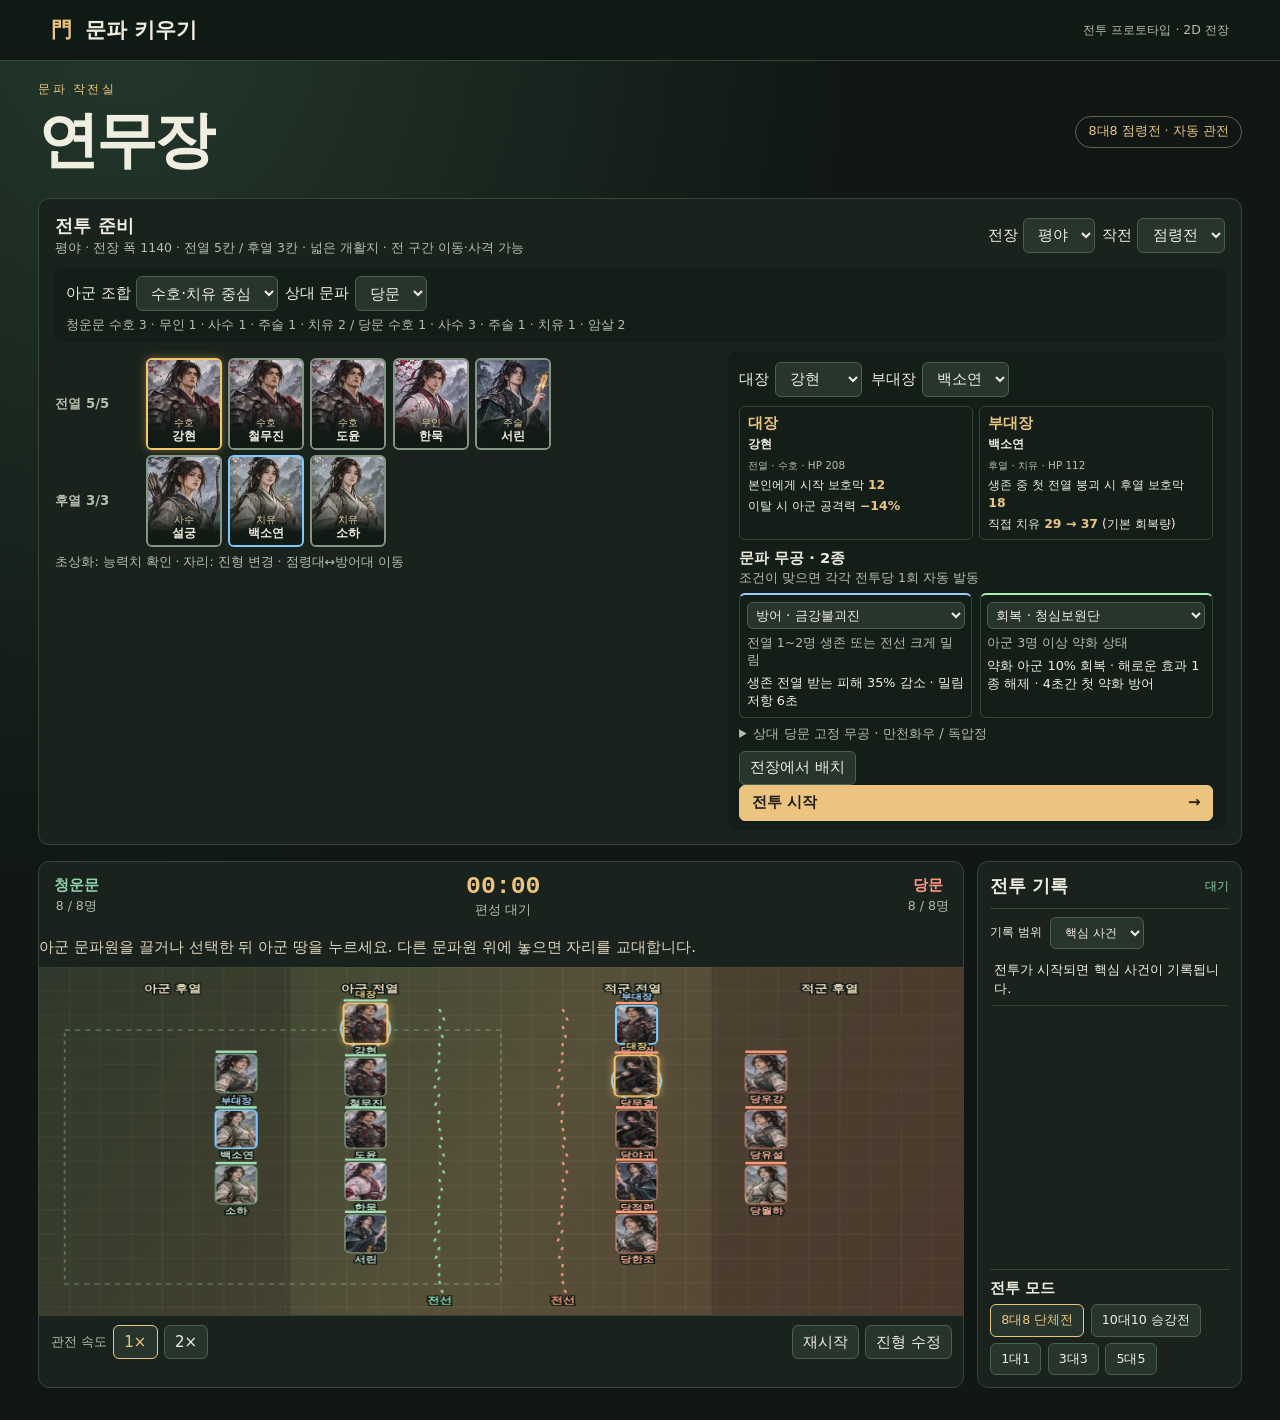
==== moonpa-arena.html @ 141553b2 "Design side-by-side roster controls for the live battle pre-deployment page" ====
<!doctype html>
<html lang="ko"><head><meta charset="utf-8"><meta name="viewport" content="width=device-width,initial-scale=1">
<title>문파 키우기 · 연무장</title><style>:root{color-scheme:dark;--bg:#101714;--panel:#19221d;--card:#202c25;--line:#354539;--ink:#f0eee1;--muted:#b5bcac;--gold:#ebc580;--mint:#91d3ab;--red:#ff9788}
*{box-sizing:border-box}body{margin:0;background:radial-gradient(ellipse at 10% 0,#24382c,transparent 44%),var(--bg);color:var(--ink);font:15px system-ui,sans-serif}button,select{font:inherit;color:inherit;background:#27352c;border:1px solid #496052;border-radius:6px;padding:.42rem .63rem}button{cursor:pointer}button:hover:not(:disabled),button[aria-pressed=true]{border-color:var(--gold);color:var(--gold)}:focus-visible{outline:2px solid #ffd284;outline-offset:3px}button:disabled,select:disabled{opacity:.5;cursor:default}small{color:var(--muted)}h1,h2,h3,p{margin:0}h1{font-family:Georgia,serif;font-size:clamp(2.45rem,5vw,3.8rem);letter-spacing:-.05em}h2{font-size:1.12rem}h3{font-size:.92rem}.bar{display:flex;align-items:center;justify-content:space-between;border-bottom:1px solid var(--line);padding:1rem max(4vw,1rem);background:#101a15}.brand{color:var(--gold);text-decoration:none;font-size:1.32rem;font-weight:750}.brand span{color:var(--ink);padding-left:.35rem}.caption,.overline{color:var(--muted);font-size:.78rem}.overline{color:var(--gold);letter-spacing:.18em;margin-bottom:.15rem}main{max-width:1550px;margin:auto;padding:1.25rem max(3vw,1rem) 2rem}.heading,.section-head,.scorebar,.battle-tools,.log-heading{display:flex;justify-content:space-between;align-items:center;gap:.65rem}.heading{margin-bottom:1rem}.pill{border:1px solid #5b674d;border-radius:99px;padding:.4rem .75rem;color:var(--gold);font-size:.79rem}.preparation,.battle-board,.side{background:var(--panel);border:1px solid var(--line);border-radius:11px}.preparation{padding:.9rem 1rem}.section-head{margin-bottom:.7rem}.field-controls,.battle-tools>div,.modes>div{display:flex;flex-wrap:wrap;gap:.4rem;align-items:center}.field-controls label{display:flex;align-items:center;gap:.35rem}.prep-grid{display:grid;grid-template-columns:minmax(0,1.32fr) minmax(16rem,1fr);gap:1rem}.line{display:flex;align-items:center;gap:.38rem;margin:.32rem 0;flex-wrap:wrap}.line-label{min-width:5.3rem;color:var(--muted);font-size:.83rem}.slot{padding:.3rem .43rem;display:inline-flex;align-items:center;gap:.28rem;min-height:36px}.slot b{color:var(--gold)}.slot.empty{border-style:dashed;color:var(--muted);min-width:4.5rem}.orders{background:#131e18;border-radius:7px;padding:.58rem .72rem}.leaders{display:flex;gap:.6rem}.leaders label{display:flex;align-items:center;gap:.35rem}.orders>small{display:block;margin:.36rem 0}.kit-actions{display:flex;gap:.32rem;margin:.32rem 0 .55rem}.kit-actions select{width:33.33%;min-width:0;font-size:.84rem}.primary{background:var(--gold);border-color:var(--gold);color:#231c13;padding:.46rem .72rem;font-weight:750;width:100%;display:flex;justify-content:space-between}.primary:hover:not(:disabled){color:#231c13;background:#ffdb9b}#warning:not(:empty){margin-top:.35rem;color:var(--red);font-size:.83rem}.match{margin-top:1rem;display:grid;grid-template-columns:minmax(0,3.5fr) minmax(230px,1fr);gap:.8rem;align-items:stretch}.battle-board{overflow:hidden}.scorebar{padding:.58rem .9rem;text-align:center}.scorebar small{display:block;margin-top:.16rem}.scorebar #clock{font:700 1.55rem ui-monospace,monospace;color:var(--gold)}.allied{color:var(--mint)}.enemy{color:var(--red)}.canvas-frame{position:relative;background:#222d24}canvas{width:100%;display:block;aspect-ratio:900/430}#alarm{position:absolute;top:12%;left:50%;transform:translateX(-50%);padding:.68rem 1.2rem;border:1px solid #ff9987;border-radius:6px;background:#571c17ec;color:#ffe8c9;font-size:clamp(.85rem,2vw,1.25rem);font-weight:850;white-space:nowrap;box-shadow:0 0 28px #a9312790;pointer-events:none}.battle-tools{padding:.54rem .7rem;flex-wrap:wrap;border-top:1px solid var(--line)}.battle-tools span{color:var(--muted);font-size:.84rem}.side{padding:.75rem;display:flex;flex-direction:column;min-width:0}.log-heading{border-bottom:1px solid var(--line);padding-bottom:.62rem}.skill time{color:#d8a7ef}.log-heading span{color:var(--mint);font-size:.78rem}#log{height:clamp(210px,25vw,385px);overflow:auto;padding:.25rem .1rem .35rem}#log p{padding:.44rem .16rem;border-bottom:1px solid #344338;font-size:.82rem;line-height:1.45}#log time{font: .76rem ui-monospace,monospace;color:var(--gold);margin-right:.45rem}#log .break,#log .infiltrate,#log .leader{color:#ffae9d}#result{padding:.6rem;background:#30271d;border:1px solid #6d5537;border-radius:6px;margin:.25rem 0 .5rem;font-size:.84rem}#result p{margin:.25rem 0}.modes{margin-top:auto;border-top:1px solid var(--line);padding-top:.55rem}.modes h3{margin-bottom:.4rem}.modes button{font-size:.79rem}#commands{padding:.65rem;border-top:1px solid var(--line);background:#253129}#commands p{margin:.25rem 0 .5rem}#commands button{margin:0 .3rem .3rem 0}[hidden]{display:none!important}
@media(max-width:850px){.prep-grid,.match{grid-template-columns:1fr}.match{gap:.6rem}#log{height:160px}.side{min-height:250px}}
@media(max-width:520px){.heading,.section-head{align-items:flex-start}.section-head{flex-direction:column}.caption{display:none}main{padding-inline:.65rem}.line-label{min-width:4rem}.slot{font-size:.76rem}.scorebar{font-size:.82rem}}
.art-attack{--art-color:#ff9d78}.art-defense{--art-color:#9dccff}.art-heal{--art-color:#a8efaf}.art-control{--art-color:#d6b0ff}.art-formation{--art-color:#9ee8eb}
.art-picks{display:grid;grid-template-columns:repeat(2,minmax(0,1fr));gap:.45rem;margin:.4rem 0}
.art-choice{border:1px solid var(--line);border-top:2px solid var(--art-color);border-radius:6px;padding:.42rem;min-width:0}
.art-choice select{width:100%;font-size:.84rem;padding:.25rem}.art-choice small{display:block;margin:.35rem 0}.art-choice p,.enemy-arts p{font-size:.8rem;line-height:1.42}
.enemy-arts{margin:.45rem 0;color:var(--muted);font-size:.84rem}.enemy-arts p{margin:.35rem 0}.enemy-arts b,#log p[class^=art-],#log p[class^=art-] time{color:var(--art-color)}
#art-cutins{position:absolute;inset:0;pointer-events:none;z-index:2}
#art-cutins.flash{box-shadow:inset 0 0 50px 12px #080b09b0}
.cutin{position:absolute;top:3%;max-width:48%;display:flex;flex-wrap:wrap;gap:.25rem;animation:ink-slide .22s ease-out}
.cutin.friend{left:2%}.cutin.foe{right:2%;justify-content:flex-end}
.cutin span{display:block;padding:.35rem .65rem;color:var(--art-color);background:linear-gradient(100deg,#121514ed,#25231cda);border-block:1px solid var(--art-color);font:800 clamp(.7rem,1.75vw,1.18rem) Georgia,serif}
.cutin small{font:500 .67em system-ui,sans-serif;color:#eee2c7}#alarm{z-index:3;top:18%}
@keyframes ink-slide{from{opacity:0;clip-path:inset(0 100% 0 0)}to{opacity:1;clip-path:inset(0)}}
@media(prefers-reduced-motion:reduce){.cutin{animation:none}}
#team-controls{margin-bottom:.65rem;padding:.5rem .65rem;background:#141e19;border-radius:7px}
#matchup-info{display:block;margin-top:.35rem}.log-filter{display:flex;gap:.5rem;align-items:center;margin-top:.45rem;font-size:.78rem}
#guard-status{padding:.42rem .68rem;color:#f0c389;font-size:.8rem;border-top:1px solid var(--line);min-height:2rem}
.result-actions{display:flex;flex-wrap:wrap;gap:.35rem;margin-top:.55rem}.result-actions button{font-size:.78rem}
#log .personal{color:#d6e4d7}#log .gap{color:#ffae83}
 .command-preview{display:grid;grid-template-columns:repeat(2,minmax(0,1fr));gap:.4rem;margin:.55rem 0}
.command-preview article{border:1px solid var(--line);border-radius:6px;padding:.42rem .5rem;font-size:.78rem}
.command-preview h3,.command-preview p b{color:var(--gold)}.command-preview strong{display:block;margin:.22rem 0}
.command-preview p,.command-links{margin-top:.23rem;line-height:1.4}.command-links{padding-left:1rem;color:var(--muted)}
#lead-diff:not(:empty){font-size:.78rem;color:var(--mint);margin:.35rem 0}
.line .slot[data-unit]{position:relative;display:inline-block;width:76px;height:92px;padding:0;overflow:hidden;vertical-align:middle;border:2px solid #819783;isolation:isolate}
.line .slot[data-unit]>img{position:absolute;inset:0;width:100%;height:100%;object-fit:cover;object-position:center 18%}
.line .slot[data-unit]>span{position:absolute;inset:auto 0 0;padding:15px 3px 4px;background:linear-gradient(transparent,#121a16 72%);font-size:.76rem;font-weight:700;text-align:center;line-height:1.2}
.line .slot[data-unit] b{display:block;color:#dbca9f;font-size:.62rem;font-weight:500}
.line .slot[data-unit][data-command=captain]{border-color:#f4c76c;box-shadow:0 0 8px #f4c76c66}
.line .slot[data-unit][data-command=deputy]{border-color:#7dc9ff}
.line .slot[data-unit][aria-pressed=true]{outline:2px solid #ffd284;outline-offset:2px}
@media(max-width:560px){.line .slot[data-unit]{width:58px;height:72px}.line .slot[data-unit]>span{font-size:.66rem}}
.slot-name{font-style:normal}.slot[aria-pressed="true"]{outline:2px solid #e9be66}.modes[hidden],#team-controls[hidden]{display:none}#field.deployment{touch-action:none;cursor:crosshair}#deployment-help{margin:.6rem 0;color:#dfd6be}#deployment-status{color:#ffe095}
/* Live campaign reserve bench and fighter stat modal. */
.arena-member-tile{display:inline-flex;flex-direction:column;align-items:center;gap:3px;vertical-align:top;flex:none}
.arena-member-tile.is-swap-target .slot{outline:2px solid var(--gold);outline-offset:2px}
.arena-member-actions{width:100%;display:flex;gap:3px}
.arena-member-actions button{flex:1;padding:3px 2px;font-size:.69rem;border-color:#77694d;background:#202c24}
.arena-bench{margin:1rem 0 .2rem;border-top:1px solid #47604d;padding-top:.7rem}
.arena-bench-heading{display:flex;align-items:baseline;justify-content:space-between;gap:8px;flex-wrap:wrap;margin-bottom:.6rem}
.arena-bench-heading h3{color:var(--gold);font-size:.98rem}
.arena-bench-grid{display:grid;grid-template-columns:repeat(auto-fill,minmax(84px,1fr));gap:.46rem;max-height:290px;overflow-y:auto;padding:2px 4px 6px 1px}
.arena-bench-card{display:flex;flex-direction:column;gap:4px;min-width:0;padding:5px;border:1px solid #53654f;border-radius:6px;background:#121b17}
.arena-bench-card.is-pending{border-color:var(--gold);box-shadow:inset 0 0 0 1px #d6af68}
.arena-bench-card .arena-bench-portrait{position:relative;display:block;width:100%;height:78px;padding:0;border:1px solid #506759;overflow:hidden}
.arena-bench-portrait img{display:block;width:100%;height:100%;object-fit:cover;object-position:center 16%}
.arena-bench-portrait span{position:absolute;inset:auto 0 0;padding:14px 2px 3px;background:linear-gradient(transparent,#121a16 74%);font-weight:700;font-size:.71rem;text-align:center}
.arena-bench-card>small{text-align:center;font-size:.65rem;white-space:nowrap}
.arena-bench-join{width:100%;padding:5px 3px;font-size:.73rem;background:#344536;border-color:#6c8b71}
.arena-bench-hint,.arena-bench-status{margin:.6rem 0 0;font-size:.76rem;color:#c3cab8;line-height:1.5}
.arena-bench-status{color:#f0ce8c;font-weight:650}
#fighter-stats-dialog{width:min(520px,calc(100% - 20px));max-height:min(88vh,830px);padding:20px;
  overflow:auto;background:#19231d;color:var(--ink);border:1px solid #a58756;border-radius:11px;box-shadow:0 28px 80px #000a}
#fighter-stats-dialog::backdrop{background:#020702c5}
.fighter-stats-top{display:flex;justify-content:space-between;align-items:center;margin-bottom:11px}
.fighter-stats-top strong{color:var(--gold)}
.fighter-stats-head{display:grid;grid-template-columns:110px minmax(0,1fr);gap:15px;align-items:center;margin-bottom:15px}
.fighter-stats-art{width:110px;height:133px;overflow:hidden;border:1px solid #b18f59;border-radius:7px}
.fighter-stats-art img{width:100%;height:100%;object-fit:cover;object-position:center 15%}
.fighter-stats-head h2{font-size:1.45rem;color:#ead1a4;margin:4px 0}
.fighter-stats-head p{font-size:.78rem;color:var(--gold)}
.fighter-stat-power{display:flex;gap:9px;flex-wrap:wrap;margin-top:11px}
.fighter-stat-power strong{font-size:.85rem;background:#26372b;padding:6px;border:1px solid #49634a;border-radius:4px}
#fighter-stats-content>h3{font-size:.97rem;margin-bottom:12px}
.fighter-stat-grid{display:grid;grid-template-columns:repeat(2,minmax(0,1fr));gap:10px}
.fighter-stat{display:grid;grid-template-columns:1fr auto;gap:4px 8px;font-size:.84rem}
.fighter-stat b{font-variant-numeric:tabular-nums}
.fighter-stat i{grid-column:1/-1;display:block;height:6px;border-radius:5px;background:#86b892;box-shadow:0 0 0 1px #62755d;max-width:100%}
.fighter-stats-contract{margin-top:15px;color:#d9c6a6;font-size:.81rem}
.fighter-stats-actions{display:flex;flex-wrap:wrap;justify-content:flex-end;gap:8px;margin-top:18px}
.fighter-stats-actions button{font-size:.8rem}
.fighter-stats-actions .stats-primary{background:var(--gold);color:#181d17;font-weight:700}
@media(max-width:520px){.arena-bench-grid{grid-template-columns:repeat(auto-fill,minmax(70px,1fr))}
  .arena-member-tile{width:58px}.arena-member-actions button{font-size:.61rem}
  .arena-bench-card .arena-bench-portrait{height:68px}
  .fighter-stats-head{grid-template-columns:92px 1fr}.fighter-stats-art{width:92px;height:112px}}

/* Shared monthly offense + defense personnel allocator (live battles only). */
.arena-member-actions{display:grid;grid-template-columns:repeat(2,minmax(0,1fr));gap:3px}
.arena-member-actions button{padding:3px 1px;font-size:.64rem;white-space:nowrap}
.arena-member-actions .arena-target{grid-column:1/-1}
.arena-dual-defense{margin:.9rem 0 0;padding:.8rem;border:1px solid #57745c;border-radius:8px;background:#14231b}
.arena-dual-heading{display:flex;gap:.5rem;align-items:baseline;justify-content:space-between;flex-wrap:wrap;margin-bottom:.65rem}
.arena-dual-heading h3,.arena-squad-save strong{color:var(--gold)}
.arena-dual-defense>p{font-size:.8rem;line-height:1.5;color:#c8d0bf}
.arena-defense-list{display:grid;grid-template-columns:repeat(auto-fill,minmax(205px,1fr));gap:.45rem}
.arena-defense-member{display:flex;align-items:center;gap:.45rem;min-width:0;padding:.34rem;border:1px solid #47624e;background:#1a3023;border-radius:6px}
.arena-defense-portrait{flex:none;width:49px;height:55px;padding:0;overflow:hidden}
.arena-defense-portrait img{width:100%;height:100%;object-fit:cover}
.arena-defense-detail{display:grid;gap:3px;flex:1;min-width:0}
.arena-defense-detail strong{font-size:.82rem;overflow:hidden;text-overflow:ellipsis;white-space:nowrap}
.arena-defense-detail small{font-size:.68rem;line-height:1.25}
.arena-defense-tools{display:grid;gap:3px}
.arena-defense-tools button{font-size:.65rem;padding:3px 4px}
.arena-target{background:#665029!important;color:#ffe0a2!important;border-color:#bb9151!important}
.arena-bench-direct{display:grid;grid-template-columns:1fr 1fr;gap:3px}
.arena-bench-direct button{padding:4px 1px;font-size:.65rem;min-width:0}
.arena-bench-direct button:only-child{grid-column:1/-1}
.arena-squad-save{margin-top:.6rem;border:1px solid #806d42;background:#262b1f;border-radius:7px;padding:.75rem;display:grid;gap:.5rem}
.arena-squad-save strong{font-size:.84rem}
.arena-squad-save small{font-size:.75rem}
.arena-squad-save>button{background:var(--gold);color:#271f15;font-weight:800;width:100%}
.arena-squad-save>p{font-size:.77rem;color:#f9d8a4}
@media(max-width:620px){.arena-defense-list{grid-template-columns:1fr}.arena-member-actions button{font-size:.55rem}}
</style><link rel="stylesheet" href="battle-report.css?v=battlereport-1"></head>
<body><header class="bar"><a class="brand" href="./">門 <span>문파 키우기</span></a><span class="caption">전투 프로토타입 · 2D 전장</span></header>
<main><div class="heading"><div><p class="overline">문파 작전실</p><h1>연무장</h1></div><span id="mode-label" class="pill">단체전 · 자동 관전</span></div>
<section class="preparation" aria-labelledby="prep-title">
 <div class="section-head"><div><h2 id="prep-title">전투 준비</h2><small id="terrain-hint"></small></div><div class="field-controls">
 <label>전장 <select id="terrain"></select></label><label>작전 <select id="scenario"><option value="attack">점령전</option><option value="defense">방어전</option></select></label></div></div>
 <div id="team-controls"><div class="field-controls">
<label>아군 조합 <select id="player-preset"></select></label><label>상대 문파 <select id="opponent"></select></label>
</div><small id="matchup-info"></small></div><div class="prep-grid"><div id="formation"></div><div class="orders">
 <div class="leaders"><label>대장<select id="captain"></select></label><label>부대장<select id="deputy"></select></label></div>
 <div id="lead-note" class="command-preview"></div><p id="lead-diff" role="status"></p><div id="kit"></div><button id="deployment-jump" type="button">전장에서 배치</button> <button id="start" class="primary">전투 시작 <span>→</span></button><p id="warning" role="alert"></p></div></div>
</section>
<section class="match">
 <div class="battle-board"><div class="scorebar"><div class="allied"><b id="ally-name">청운문</b><small id="left-score"></small></div><div><span id="clock">00:00</span><small id="status">편성 대기</small></div><div class="enemy"><b id="enemy-name">당문</b><small id="right-score"></small></div></div>
 <p id="deployment-help">아군 문파원을 끌거나 선택한 뒤 아군 땅을 누르세요. 다른 문파원 위에 놓으면 자리를 교대합니다. <span id="deployment-status" role="status"></span></p>
 <div class="canvas-frame"><canvas id="field" width="900" height="430" role="img" aria-label="양측 문파 전투 화면"></canvas><div id="art-cutins" aria-hidden="true"></div><div id="alarm" hidden></div></div>
 <div class="battle-tools"><div><span>관전 속도</span> <button data-speed="1" aria-pressed="true">1×</button><button data-speed="2" aria-pressed="false">2×</button></div><div><button id="replay">재시작</button><button id="edit">진형 수정</button></div></div>
 <div id="guard-status" hidden></div><div id="commands" hidden></div></div>
 <aside class="side"><div class="log-heading"><h2>전투 기록</h2><span id="live">대기</span></div>
 <label class="log-filter">기록 범위 <select id="log-filter"><option value="major">핵심 사건</option><option value="personal">개인 무공</option><option value="all">전체</option></select></label><div id="log"><p>전투가 시작되면 핵심 사건이 기록됩니다.</p></div><div id="result" hidden></div>
 <div class="modes"><h3>전투 모드</h3><div><button data-mode="8" aria-pressed="true">8대8 단체전</button><button data-mode="10">10대10 승강전</button><button data-mode="1">1대1</button><button data-mode="3">3대3</button><button data-mode="5">5대5</button></div></div></aside>
</section></main>
<dialog id="fighter-stats-dialog" aria-labelledby="fighter-stats-title">
  <div class="fighter-stats-top"><strong id="fighter-stats-title">문파원 능력치</strong>
    <button type="button" id="fighter-stats-close" aria-label="능력치 창 닫기">닫기 ✕</button></div>
  <div id="fighter-stats-content"></div>
</dialog>
<div id="battle-report-overlay" class="br-overlay" hidden>
  <section class="br-dialog" role="dialog" aria-modal="true" aria-labelledby="br-title">
    <button id="br-close" class="br-close" type="button" aria-label="전투 성적표 닫기">✕</button>
    <div id="br-content" class="br-scroll"></div>
    <footer class="br-footer">
      <button id="br-field" type="button">전장 다시 보기</button>
      <div id="br-actions" class="result-actions"></div>
    </footer>
  </section>
</div>
<script type="module" src="arena-ui.mjs?v=contested1-bench1"></script>
</body></html>
---- battle-report.css ----
/* Group battle result: dark jade and muted gold, full-screen over the preserved battlefield. */
.br-overlay[hidden]{display:none!important}
.br-overlay{position:fixed;inset:0;z-index:1000;display:grid;place-items:center;padding:clamp(8px,3vw,30px);background:rgba(4,10,7,.86);backdrop-filter:blur(5px)}
.br-dialog{position:relative;display:flex;flex-direction:column;max-width:1050px;width:100%;max-height:min(94vh,980px);overflow:hidden;border:1px solid #b39b69;border-radius:13px;background:linear-gradient(145deg,#223126,#131e18 50%,#1b211b);color:#f4efe2;box-shadow:0 25px 90px #000b}
.br-scroll{overflow:auto;overscroll-behavior:contain;scrollbar-color:#786b4c #162019;min-height:0}
.br-banner{text-align:center;padding:22px 30px 18px;border-bottom:1px solid #6c6348;background:radial-gradient(ellipse at 50% -60%,#7d662f77,transparent 72%)}
.br-banner.lose{background:radial-gradient(ellipse at 50% -60%,#672d2777,transparent 72%)}
.br-banner.draw{background:radial-gradient(ellipse at 50% -60%,#4a5b5477,transparent 72%)}
.br-eyebrow{display:block;margin-bottom:5px;font-size:11px;letter-spacing:.17em;color:#cbbb95}
.br-banner h2{font:800 clamp(32px,6vw,56px) Georgia,'Noto Serif KR',serif;color:#f4d18e;line-height:1.1;margin-bottom:7px}
.br-banner.lose h2{color:#d9a99d}
.br-banner.draw h2{color:#b9cec0}
.br-banner p{font-size:15px;font-weight:700;margin:4px 0}
.br-banner p span{font-size:11px;font-weight:400;color:#bdb5a4;margin:0 8px}
.br-banner small{font-size:12px;color:#c5c6b8;line-height:1.6}
.br-intro{padding:18px 20px 14px;display:grid;grid-template-columns:minmax(215px,.84fr) minmax(0,2fr);gap:12px}
.br-mvp{display:flex;align-items:center;gap:12px;min-width:0;padding:13px;border:1px solid #b19156;border-radius:9px;background:linear-gradient(120deg,#40341e,#2b3027)}
.br-mvp .br-face{width:72px;height:80px;flex:none}
.br-mvp-label{display:grid;gap:3px;min-width:0}
.br-mvp-label small,.br-mvp-label>span{font-size:11px;color:#dbceab}
.br-mvp-label strong{font-size:clamp(15px,2.5vw,22px);white-space:nowrap;overflow:hidden;text-overflow:ellipsis}
.br-mvp-score{margin-left:auto;display:grid;text-align:center;gap:3px}
.br-mvp-score b{font-size:25px;font-variant-numeric:tabular-nums;color:#f3cf87}
.br-mvp-score small{font-size:10px;color:#dbceab}
.br-awards{display:grid;grid-template-columns:repeat(4,minmax(0,1fr));gap:8px}
.br-award{min-width:0;padding:11px 8px;border:1px solid #52664f;background:#26362a;border-radius:8px}
.br-award-title{display:block;font-size:11px;color:#ccbf9d;margin-bottom:9px}
.br-award-person{display:flex;align-items:center;gap:6px;min-width:0}
.br-award-person .br-face{width:38px;height:43px;flex:none}
.br-award-person span:last-child{min-width:0}
.br-award-person b{display:block;font-size:12px;white-space:nowrap;overflow:hidden;text-overflow:ellipsis}
.br-award-person small{font-size:11px;white-space:nowrap;color:#d9c28d}
.br-award-empty{font-size:11px;color:#959e8f}
.br-stats-heading{display:flex;align-items:end;justify-content:space-between;gap:12px;flex-wrap:wrap;padding:6px 20px 11px}
.br-stats-heading h3{font:750 19px Georgia,'Noto Serif KR',serif}
.br-stats-heading small{display:block;font-size:11px;color:#c2c6b6;margin-top:5px}
.br-side-tabs{display:flex;gap:5px}
.br-side-tabs button,.br-sort button{font-size:12px;white-space:nowrap;border-radius:5px;padding:7px 11px}
.br-side-tabs button[aria-pressed=true],.br-sort button[aria-pressed=true]{background:#d9bd7f;border-color:#d9bd7f;color:#251d12;font-weight:800}
.br-sort{display:flex;gap:5px;overflow:auto;padding:0 20px 12px}
.br-table-wrap{margin:0 20px;overflow-x:auto;border:1px solid #435646;border-radius:7px}
.br-table{width:100%;min-width:685px;border-collapse:collapse;font-size:12px}
.br-table th,.br-table td{padding:9px 7px;border-bottom:1px solid #435244;text-align:right}
.br-table thead{background:#2b3b2f;color:#d8cda9}
.br-table th:first-child{text-align:left;min-width:152px}
.br-table tbody tr:last-child th,.br-table tbody tr:last-child td{border-bottom:0}
.br-table tbody tr:nth-child(even){background:#ffffff08}
.br-unit{display:flex;align-items:center;gap:8px}
.br-unit>span:last-child{min-width:0}
.br-unit b{display:block;font-size:13px;color:#f2ebde}
.br-unit small{display:block;font-size:10px;color:#b7c2b2;white-space:nowrap}
.br-number{font-variant-numeric:tabular-nums;font-weight:650}
.br-score-cell .br-number{color:#f6d28f}
.br-fallen{opacity:.70}
.br-fallen .br-face{filter:grayscale(1)}
.br-face{width:44px;height:48px;flex:none;display:block;position:relative;overflow:hidden;border-radius:5px;border:1px solid #877956;background:#293629 center/cover no-repeat}
.br-face.br-face-lg{width:72px;height:80px;border-color:#e6c783}
.br-face img{display:block;width:100%;height:100%;object-fit:cover;object-position:center 24%}
.br-face.br-ko{filter:grayscale(1) brightness(.75)}
.br-team-totals{padding:11px 20px 0;font-size:12px;color:#dfcc9f}
.br-footnote{padding:9px 20px 19px;font-size:11px;line-height:1.6;color:#adbdae}
.br-footer{display:flex;justify-content:space-between;align-items:center;gap:10px;padding:13px 20px;background:#162019;border-top:1px solid #4d5a42}
.br-footer button{min-width:110px}
.br-footer .br-primary{font-weight:800;color:#241d12;background:#e9c780;border-color:#e9c780}
.br-close{position:absolute;top:10px;right:12px;z-index:2;padding:5px 10px;background:#111b15d9;font-size:16px}
.br-dismissed{margin-left:7px}
@media(max-width:980px){.br-intro{grid-template-columns:1fr}.br-awards{grid-template-columns:repeat(4,minmax(0,1fr))}}
@media(max-width:650px){.br-overlay{padding:0}.br-dialog{height:100dvh;max-height:100dvh;border-radius:0}.br-banner{padding:25px 12px 15px}.br-banner small{display:block;padding:0 25px}.br-intro{padding:12px;gap:8px}.br-awards{grid-template-columns:repeat(2,minmax(0,1fr))}.br-mvp{padding:10px}.br-stats-heading{padding-inline:12px}.br-side-tabs{width:100%}.br-side-tabs button{flex:1}.br-sort{padding-inline:12px}.br-table-wrap{margin:0 12px}.br-team-totals,.br-footnote{padding-inline:12px}.br-footer{padding:10px 12px;flex-wrap:wrap}.br-footer button{flex:1}.br-close{right:10px;top:8px}}
@media(prefers-reduced-motion:reduce){.br-overlay{backdrop-filter:none}}
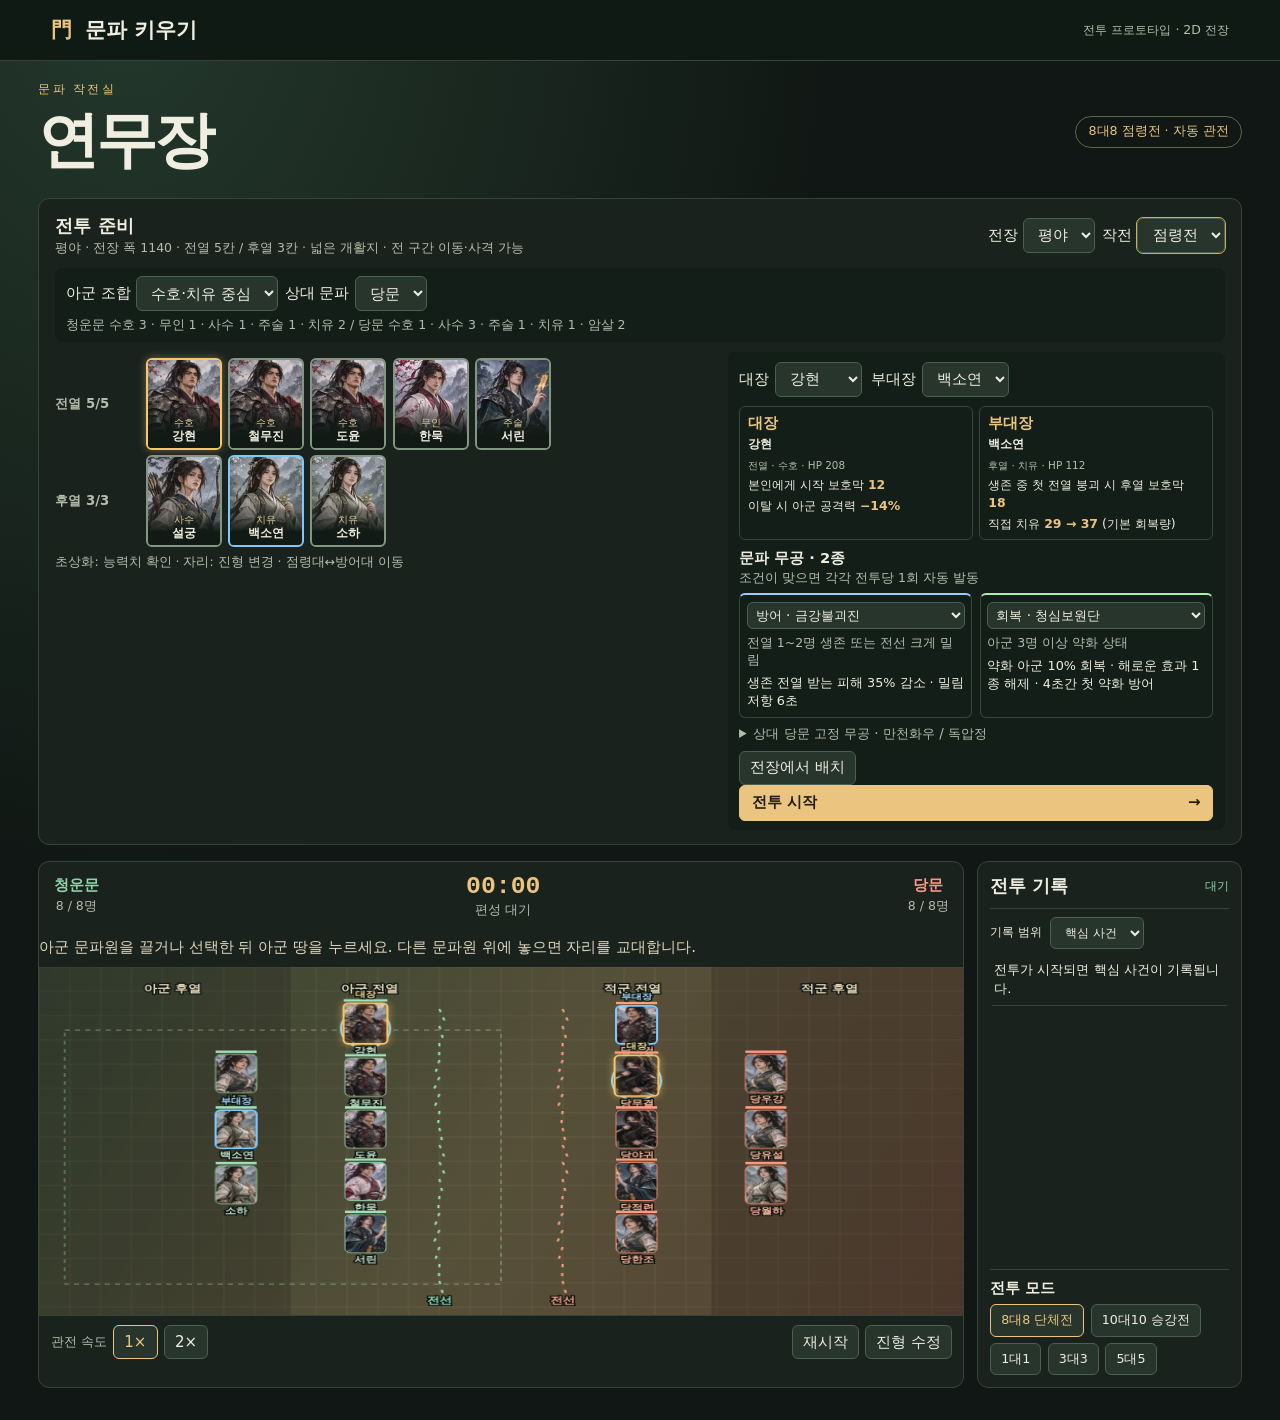
==== commit a1a0ad24: "ui: expose independent attack/defense saves and full roster in tactics" ====
--- a/moonpa-arena.html
+++ b/moonpa-arena.html
@@ -107,6 +107,20 @@
 .arena-squad-save>button{background:var(--gold);color:#271f15;font-weight:800;width:100%}
 .arena-squad-save>p{font-size:.77rem;color:#f9d8a4}
 @media(max-width:620px){.arena-defense-list{grid-template-columns:1fr}.arena-member-actions button{font-size:.55rem}}
+
+#battle-skip{border-color:#d5a65e;background:#584020;color:#ffe5a7;font-weight:750}
+#battle-skip:hover:not(:disabled){background:#76502c;color:#fff3d3}
+
+.arena-tactics-save{display:grid;gap:9px;padding:13px;margin:12px 0;background:#242f24;border:1px solid #887046;border-radius:8px}
+.arena-tactics-save[hidden]{display:none}
+.arena-tactics-save strong{color:#f2d18b}
+.arena-tactics-save small{font-size:12px;color:#c5cbb9;line-height:1.5}
+.tactics-save-actions{display:flex;flex-wrap:wrap;gap:8px}
+.tactics-save-actions button{min-height:38px;font-size:13px}
+#tactics-save-status{margin:0;font-size:12px;color:#e8cc92}
+.arena-injury-warning{color:#ffcd83;font-weight:700}
+.arena-bench-card small{line-height:1.4}
+#scenario:not(:disabled){outline:1px solid #d2aa5a}
 </style><link rel="stylesheet" href="battle-report.css?v=battlereport-1"></head>
 <body><header class="bar"><a class="brand" href="./">門 <span>문파 키우기</span></a><span class="caption">전투 프로토타입 · 2D 전장</span></header>
 <main><div class="heading"><div><p class="overline">문파 작전실</p><h1>연무장</h1></div><span id="mode-label" class="pill">단체전 · 자동 관전</span></div>
@@ -117,13 +131,21 @@
 <label>아군 조합 <select id="player-preset"></select></label><label>상대 문파 <select id="opponent"></select></label>
 </div><small id="matchup-info"></small></div><div class="prep-grid"><div id="formation"></div><div class="orders">
  <div class="leaders"><label>대장<select id="captain"></select></label><label>부대장<select id="deputy"></select></label></div>
- <div id="lead-note" class="command-preview"></div><p id="lead-diff" role="status"></p><div id="kit"></div><button id="deployment-jump" type="button">전장에서 배치</button> <button id="start" class="primary">전투 시작 <span>→</span></button><p id="warning" role="alert"></p></div></div>
+ <div id="lead-note" class="command-preview"></div><p id="lead-diff" role="status"></p><div id="kit"></div>
+ <section id="tactics-save-pane" class="arena-tactics-save" hidden>
+  <strong>실제 문파 전술 편성</strong>
+  <small>위쪽 '작전'에서 점령전/방어전을 전환하여 각각 저장합니다. 부상·임무 배치 여부와 관계없이 전체 문파원으로 전술을 편성하며, 실제 전투에는 출전 가능한 문파원만 참여합니다. 연습은 자금·점령지·경험치를 바꾸지 않습니다.</small>
+  <div class="tactics-save-actions"><button type="button" id="tactics-save-btn" class="primary">이 전술 저장</button>
+  <button type="button" id="tactics-return">전술 편성실로 돌아가기</button></div>
+  <p id="tactics-save-status" role="status" aria-live="polite"></p>
+ </section>
+ <button id="deployment-jump" type="button">전장에서 배치</button> <button id="start" class="primary">전투 시작 <span>→</span></button><p id="warning" role="alert"></p></div></div>
 </section>
 <section class="match">
  <div class="battle-board"><div class="scorebar"><div class="allied"><b id="ally-name">청운문</b><small id="left-score"></small></div><div><span id="clock">00:00</span><small id="status">편성 대기</small></div><div class="enemy"><b id="enemy-name">당문</b><small id="right-score"></small></div></div>
  <p id="deployment-help">아군 문파원을 끌거나 선택한 뒤 아군 땅을 누르세요. 다른 문파원 위에 놓으면 자리를 교대합니다. <span id="deployment-status" role="status"></span></p>
  <div class="canvas-frame"><canvas id="field" width="900" height="430" role="img" aria-label="양측 문파 전투 화면"></canvas><div id="art-cutins" aria-hidden="true"></div><div id="alarm" hidden></div></div>
- <div class="battle-tools"><div><span>관전 속도</span> <button data-speed="1" aria-pressed="true">1×</button><button data-speed="2" aria-pressed="false">2×</button></div><div><button id="replay">재시작</button><button id="edit">진형 수정</button></div></div>
+ <div class="battle-tools"><div><span>관전 속도</span> <button data-speed="1" aria-pressed="true">1×</button><button data-speed="2" aria-pressed="false">2×</button></div><div><button id="battle-skip" type="button" hidden title="현재 전투를 즉시 끝내고 전투 성적표를 확인합니다.">전투 스킵 · 결과 보기</button><button id="replay">재시작</button><button id="edit">진형 수정</button></div></div>
  <div id="guard-status" hidden></div><div id="commands" hidden></div></div>
  <aside class="side"><div class="log-heading"><h2>전투 기록</h2><span id="live">대기</span></div>
  <label class="log-filter">기록 범위 <select id="log-filter"><option value="major">핵심 사건</option><option value="personal">개인 무공</option><option value="all">전체</option></select></label><div id="log"><p>전투가 시작되면 핵심 사건이 기록됩니다.</p></div><div id="result" hidden></div>
@@ -144,5 +166,5 @@
     </footer>
   </section>
 </div>
-<script type="module" src="arena-ui.mjs?v=contested1-bench1"></script>
+<script type="module" src="arena-ui.mjs?v=full-roster-dual-presets2"></script>
 </body></html>
